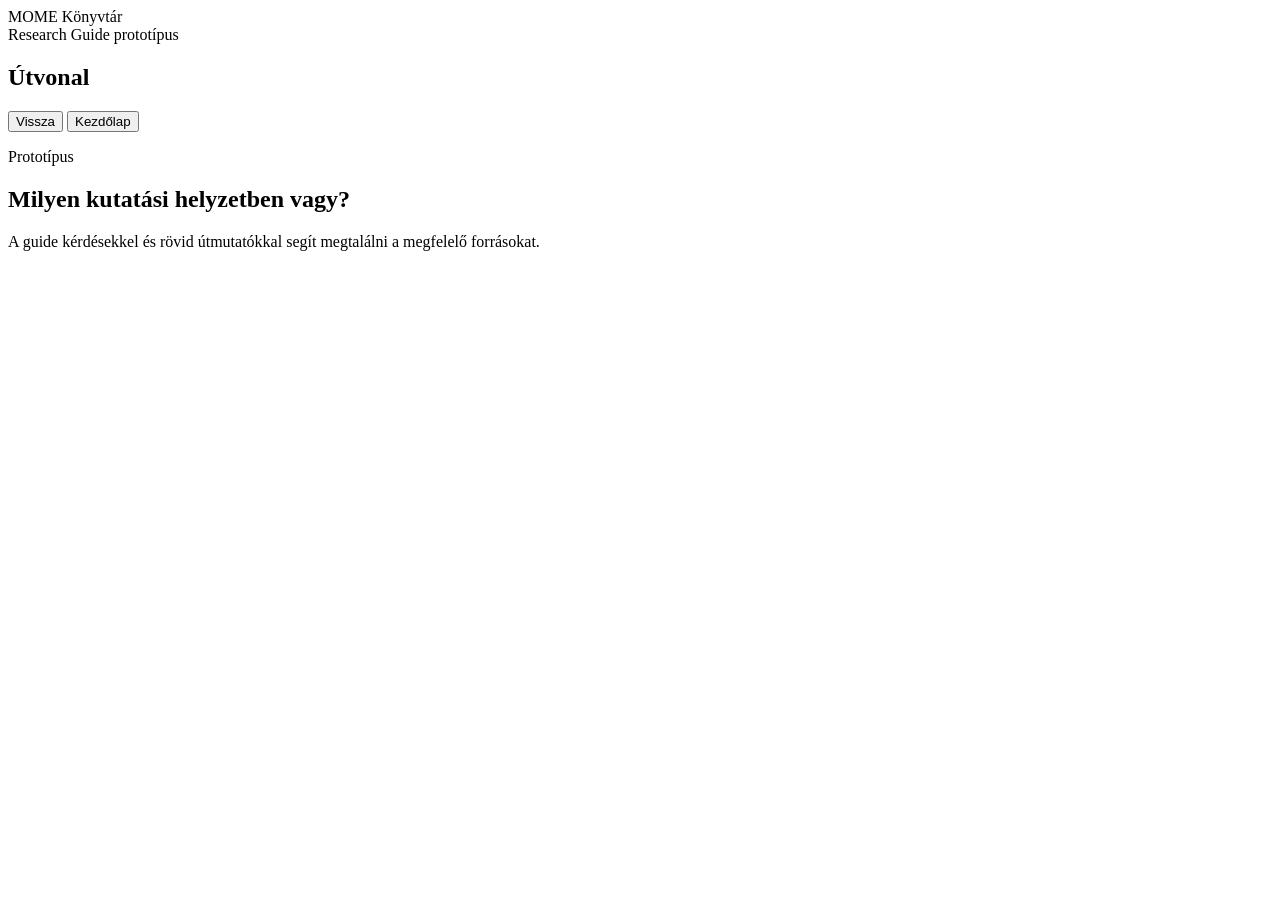
==== mome-research-guide/index.html @ 14977214 "Add initial MOME research guide prototype index" ====
<!DOCTYPE html>
<html lang="hu">
<head>
  <meta charset="UTF-8" />
  <meta name="viewport" content="width=device-width, initial-scale=1.0" />
  <title>MOME Könyvtár – Research Guide prototípus</title>
  <link rel="stylesheet" href="style.css" />
</head>
<body>
  <div class="site-shell">
    <header class="topbar">
      <div class="brand">MOME Könyvtár</div>
      <div class="subtitle">Research Guide prototípus</div>
    </header>

    <main class="layout">
      <aside class="sidebar">
        <div class="panel sticky-panel">
          <h2>Útvonal</h2>
          <nav id="breadcrumb" class="breadcrumb"></nav>
          <button id="backButton" class="ghost-button" type="button">Vissza</button>
          <button id="homeButton" class="ghost-button" type="button">Kezdőlap</button>
        </div>
      </aside>

      <section class="content">
        <div class="panel hero-panel">
          <p class="eyebrow">Prototípus</p>
          <h1 id="screenTitle">Milyen kutatási helyzetben vagy?</h1>
          <p id="screenDescription" class="lead">A guide kérdésekkel és rövid útmutatókkal segít megtalálni a megfelelő forrásokat.</p>
        </div>

        <div id="questionView" class="panel"></div>
        <div id="cardView" class="panel hidden"></div>
      </section>
    </main>
  </div>

  <script src="app.js"></script>
</body>
</html>
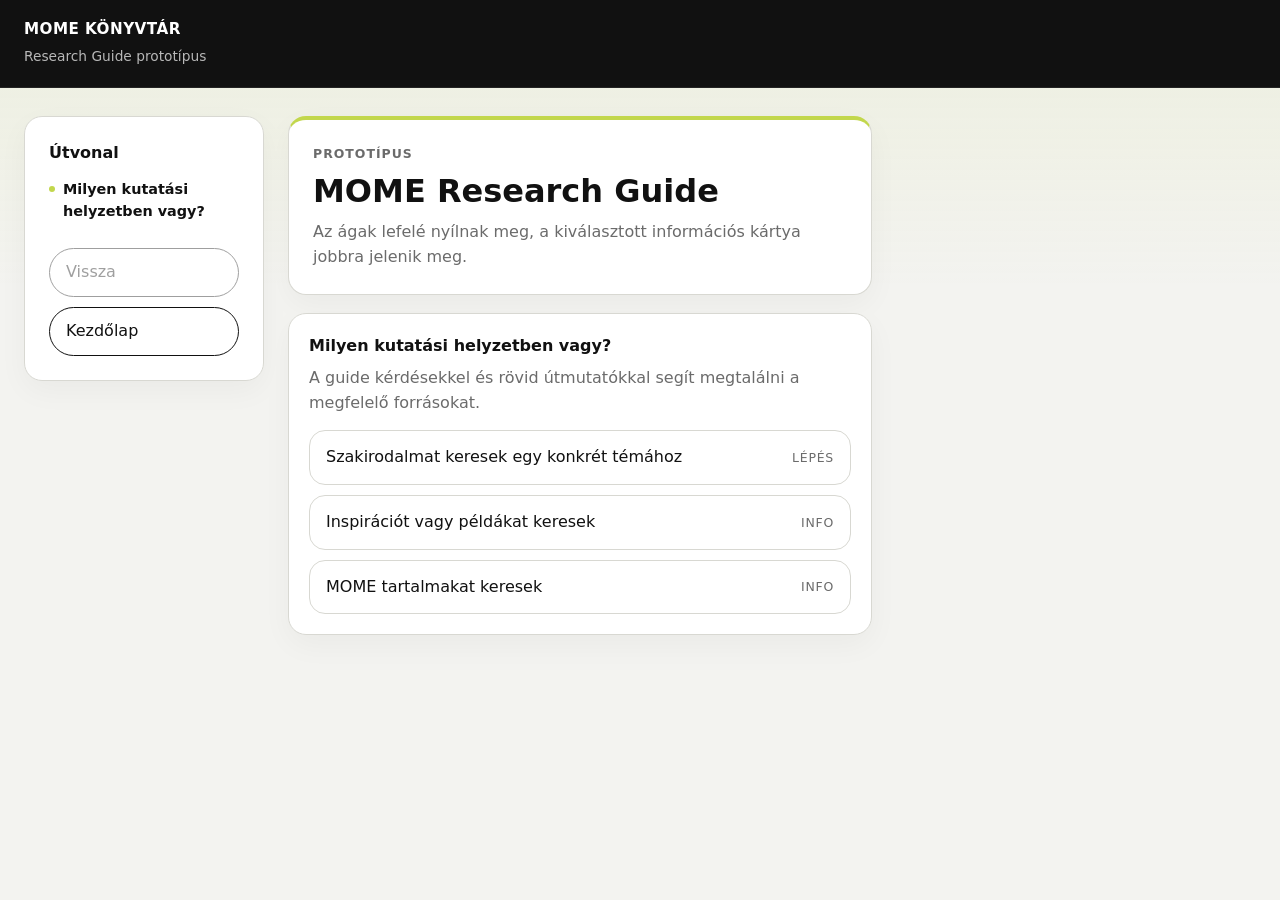
==== commit 43f8cbe5: "Restructure layout for tree navigation and side card panel" ====
--- a/mome-research-guide/index.html
+++ b/mome-research-guide/index.html
@@ -26,13 +26,16 @@
       <section class="content">
         <div class="panel hero-panel">
           <p class="eyebrow">Prototípus</p>
-          <h1 id="screenTitle">Milyen kutatási helyzetben vagy?</h1>
+          <h1 id="screenTitle">MOME Research Guide</h1>
           <p id="screenDescription" class="lead">A guide kérdésekkel és rövid útmutatókkal segít megtalálni a megfelelő forrásokat.</p>
         </div>
 
-        <div id="questionView" class="panel"></div>
+        <div id="questionView" class="tree-stage"></div>
+      </section>
+
+      <aside class="card-column">
         <div id="cardView" class="panel hidden"></div>
-      </section>
+      </aside>
     </main>
   </div>
 
--- a/mome-research-guide/style.css
+++ b/mome-research-guide/style.css
@@ -0,0 +1,235 @@
+:root {
+  --bg: #f3f3f0;
+  --surface: #ffffff;
+  --surface-muted: #fafaf7;
+  --text: #111111;
+  --muted: #6b6b6b;
+  --line: #d8d8d2;
+  --line-strong: #b7b7ae;
+  --accent: #C2D74C;
+  --accent-soft: #edf3cf;
+  --shadow: 0 10px 30px rgba(0, 0, 0, 0.04);
+  --radius: 18px;
+}
+
+* { box-sizing: border-box; }
+html { scroll-behavior: smooth; }
+
+body {
+  margin: 0;
+  background: var(--bg);
+  color: var(--text);
+  font-family: system-ui, -apple-system, BlinkMacSystemFont, "Segoe UI", Roboto, Helvetica, Arial, sans-serif;
+  line-height: 1.55;
+}
+
+body::before {
+  content: "";
+  position: fixed;
+  inset: 0;
+  background: linear-gradient(180deg, rgba(194, 215, 76, 0.11) 0%, rgba(243, 243, 240, 0) 32%);
+  pointer-events: none;
+}
+
+.site-shell { position: relative; min-height: 100vh; }
+
+.topbar {
+  background: #111;
+  color: #fff;
+  padding: 18px 24px 20px;
+  border-bottom: 1px solid rgba(255, 255, 255, 0.08);
+}
+
+.brand {
+  font-size: 0.95rem;
+  font-weight: 700;
+  letter-spacing: 0.03em;
+  text-transform: uppercase;
+}
+
+.subtitle {
+  margin-top: 4px;
+  font-size: 0.86rem;
+  color: rgba(255, 255, 255, 0.7);
+}
+
+.layout {
+  display: grid;
+  grid-template-columns: 240px minmax(0, 1fr) 360px;
+  gap: 24px;
+  max-width: 1400px;
+  margin: 0 auto;
+  padding: 28px 24px 56px;
+}
+
+.sidebar, .card-column { align-self: start; }
+.content { min-width: 0; }
+
+.panel {
+  background: var(--surface);
+  border: 1px solid var(--line);
+  border-radius: var(--radius);
+  padding: 24px;
+  box-shadow: var(--shadow);
+  margin-bottom: 18px;
+}
+
+.sticky-panel { position: sticky; top: 24px; }
+.hero-panel { border-top: 4px solid var(--accent); }
+
+.eyebrow {
+  margin: 0 0 10px;
+  font-size: 0.78rem;
+  font-weight: 700;
+  text-transform: uppercase;
+  letter-spacing: 0.08em;
+  color: var(--muted);
+}
+
+h1 { margin: 0 0 10px; font-size: clamp(1.75rem, 2.5vw, 2.5rem); line-height: 1.15; }
+h2 { margin: 0 0 12px; font-size: 1rem; }
+h3 { margin: 0 0 10px; font-size: 1rem; }
+.lead { margin: 0; max-width: 64ch; color: var(--muted); }
+
+button {
+  appearance: none;
+  border: 1px solid #111;
+  border-radius: 999px;
+  background: #fff;
+  color: #111;
+  padding: 11px 16px;
+  font: inherit;
+  cursor: pointer;
+  transition: background-color 0.15s ease, border-color 0.15s ease, transform 0.15s ease, opacity 0.15s ease;
+}
+
+button:hover { background: var(--accent); }
+button:disabled { opacity: 0.4; cursor: default; }
+button:disabled:hover { background: #fff; }
+
+.ghost-button {
+  width: 100%;
+  margin-top: 10px;
+  text-align: left;
+}
+
+.breadcrumb {
+  display: flex;
+  flex-direction: column;
+  gap: 8px;
+  margin-bottom: 16px;
+}
+
+.breadcrumb-item {
+  display: block;
+  font-size: 0.9rem;
+  color: var(--muted);
+  padding-left: 14px;
+  position: relative;
+}
+
+.breadcrumb-item::before {
+  content: "";
+  position: absolute;
+  left: 0;
+  top: 0.55em;
+  width: 6px;
+  height: 6px;
+  border-radius: 50%;
+  background: var(--line);
+}
+
+.breadcrumb-item.current { color: var(--text); font-weight: 600; }
+.breadcrumb-item.current::before { background: var(--accent); }
+
+#questionView { display: grid; gap: 18px; }
+
+.tree-node {
+  background: var(--surface);
+  border: 1px solid var(--line);
+  border-radius: 18px;
+  padding: 20px;
+  box-shadow: var(--shadow);
+  position: relative;
+}
+
+.tree-node + .tree-node::before {
+  content: "";
+  position: absolute;
+  left: 34px;
+  top: -20px;
+  width: 2px;
+  height: 20px;
+  background: var(--line-strong);
+}
+
+.tree-title { font-size: 1rem; margin-bottom: 8px; }
+.tree-description { margin: 0 0 14px; color: var(--muted); }
+.option-stack { display: grid; gap: 10px; }
+
+.option-button {
+  width: 100%;
+  text-align: left;
+  border-radius: 16px;
+  padding: 14px 16px;
+  background: #fff;
+  border: 1px solid var(--line);
+  display: flex;
+  justify-content: space-between;
+  align-items: center;
+  gap: 12px;
+}
+
+.option-button:hover {
+  background: var(--accent-soft);
+  border-color: #111;
+  transform: translateY(-1px);
+}
+
+.option-button.is-selected {
+  background: var(--accent-soft);
+  border-color: #111;
+  box-shadow: inset 0 0 0 1px #111;
+}
+
+.option-button.is-faded { opacity: 0.42; }
+
+.option-meta {
+  font-size: 0.78rem;
+  text-transform: uppercase;
+  letter-spacing: 0.06em;
+  color: var(--muted);
+}
+
+.card-column .panel { position: sticky; top: 24px; }
+.info-card-title { margin: 0 0 12px; font-size: 1.25rem; }
+.info-card-description { margin: 0 0 18px; color: var(--muted); }
+#cardView { display: grid; gap: 16px; }
+
+.card-section {
+  padding: 18px;
+  border: 1px solid var(--line);
+  border-radius: 16px;
+  background: var(--surface-muted);
+}
+
+.card-section ul { margin: 0; padding-left: 18px; }
+.card-section li + li { margin-top: 8px; }
+.hidden { display: none !important; }
+
+@media (max-width: 1100px) {
+  .layout { grid-template-columns: 220px minmax(0, 1fr); }
+  .card-column { grid-column: 2; }
+  .card-column .panel { position: static; }
+}
+
+@media (max-width: 860px) {
+  .layout { grid-template-columns: 1fr; }
+  .sticky-panel, .card-column .panel { position: static; }
+}
+
+@media (max-width: 640px) {
+  .layout { padding: 20px 16px 40px; }
+  .panel, .tree-node { padding: 18px; border-radius: 14px; }
+  .option-button { padding: 13px 14px; }
+}
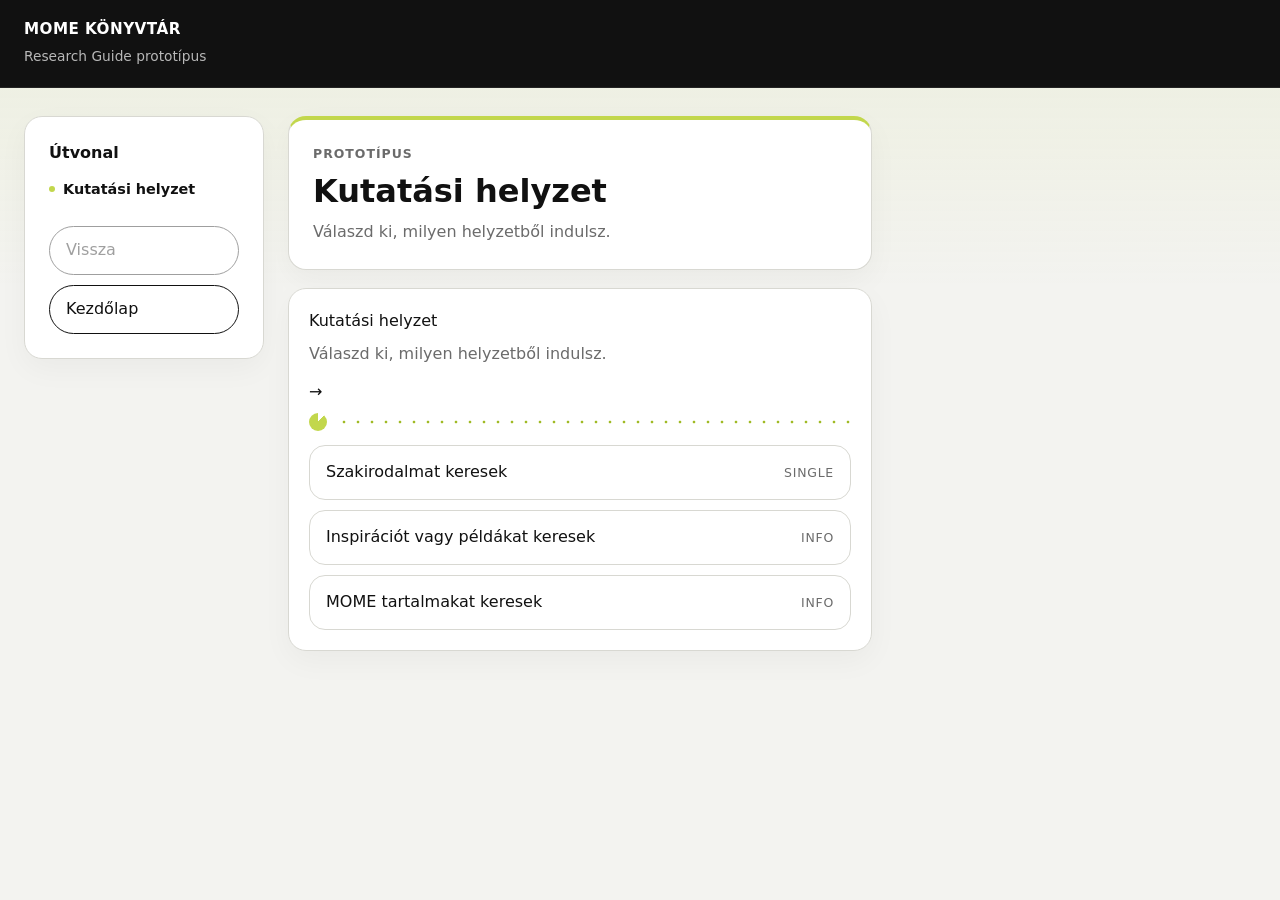
==== commit f0787e1c: "Add cache-busting query params for CSS and JS assets" ====
--- a/mome-research-guide/index.html
+++ b/mome-research-guide/index.html
@@ -4,7 +4,7 @@
   <meta charset="UTF-8" />
   <meta name="viewport" content="width=device-width, initial-scale=1.0" />
   <title>MOME Könyvtár – Research Guide prototípus</title>
-  <link rel="stylesheet" href="style.css" />
+  <link rel="stylesheet" href="style.css?v=20260420a" />
 </head>
 <body>
   <div class="site-shell">
@@ -39,6 +39,6 @@
     </main>
   </div>
 
-  <script src="app.js"></script>
+  <script src="app.js?v=20260420a"></script>
 </body>
 </html>
--- a/mome-research-guide/style.css
+++ b/mome-research-guide/style.css
@@ -91,6 +91,8 @@
 h3 { margin: 0 0 10px; font-size: 1rem; }
 .lead { margin: 0; max-width: 64ch; color: var(--muted); }
 
+a { color: inherit; text-decoration-thickness: 1px; }
+
 button {
   appearance: none;
   border: 1px solid #111;
@@ -166,6 +168,38 @@
 .tree-title { font-size: 1rem; margin-bottom: 8px; }
 .tree-description { margin: 0 0 14px; color: var(--muted); }
 .option-stack { display: grid; gap: 10px; }
+
+.option-stack.compact-inline {
+  display: flex;
+  flex-wrap: wrap;
+  gap: 10px;
+}
+
+.pacman-row {
+  display: flex;
+  align-items: center;
+  gap: 10px;
+  margin: 8px 0 14px;
+}
+
+.pacman {
+  width: 18px;
+  height: 18px;
+  border-radius: 50%;
+  background: conic-gradient(from 45deg, var(--accent) 0deg 315deg, transparent 315deg 360deg);
+  position: relative;
+  flex: 0 0 auto;
+}
+
+.pacman-dots {
+  flex: 1 1 auto;
+  height: 6px;
+  background-image: radial-gradient(circle, #9bb618 1.5px, transparent 1.6px);
+  background-size: 14px 6px;
+  background-repeat: repeat-x;
+  background-position: left center;
+  opacity: 0.95;
+}
 
 .option-button {
   width: 100%;
@@ -180,6 +214,19 @@
   gap: 12px;
 }
 
+.option-stack.compact-inline .option-button {
+  width: auto;
+  max-width: 100%;
+  flex: 0 0 auto;
+  padding: 9px 14px;
+  min-height: 0;
+  border-radius: 999px;
+}
+
+.option-stack.compact-inline .option-meta {
+  display: none;
+}
+
 .option-button:hover {
   background: var(--accent-soft);
   border-color: #111;
@@ -202,19 +249,151 @@
 }
 
 .card-column .panel { position: sticky; top: 24px; }
-.info-card-title { margin: 0 0 12px; font-size: 1.25rem; }
+#cardView { display: grid; gap: 16px; }
+
+.card-bundle {
+  display: grid;
+  gap: 16px;
+}
+
+.info-card {
+  border: 1px solid var(--line);
+  border-radius: 18px;
+  padding: 20px;
+  background: var(--surface);
+}
+
+.info-card-title { margin: 0 0 10px; font-size: 1.25rem; }
 .info-card-description { margin: 0 0 18px; color: var(--muted); }
-#cardView { display: grid; gap: 16px; }
 
 .card-section {
-  padding: 18px;
+  padding: 0;
+  border: 0;
+  border-radius: 0;
+  background: transparent;
+  margin-top: 18px;
+}
+
+.card-section h3 {
+  margin-bottom: 8px;
+}
+
+.card-section ul {
+  margin: 0;
+  padding-left: 18px;
+}
+
+.card-section li + li { margin-top: 8px; }
+
+.card-section.route-box {
+  padding: 14px 16px;
+  border: 2px solid #94b117;
+  border-radius: 16px;
+  background: linear-gradient(180deg, rgba(194, 215, 76, 0.18) 0%, rgba(194, 215, 76, 0.08) 100%);
+}
+
+.route-list,
+.route-children {
+  list-style: none;
+  padding-left: 0;
+}
+
+.route-item {
+  position: relative;
+  padding-left: 0;
+}
+
+.route-item + .route-item {
+  margin-top: 14px;
+}
+
+.route-item > span,
+.route-item > a {
+  display: inline-flex;
+  align-items: center;
+  gap: 8px;
+  font-weight: 700;
+  color: #111;
+  background: #cfe164;
+  border: 1px solid #94b117;
+  border-radius: 999px;
+  padding: 8px 12px;
+  text-decoration: none;
+}
+
+.route-item > span::before,
+.route-item > a::before {
+  content: "→";
+  font-weight: 700;
+  color: #577000;
+}
+
+.route-helper-box {
+  margin-top: 10px;
+  padding: 12px 14px;
+  border: 1px solid #d8e1b1;
+  border-radius: 14px;
+  background: rgba(237, 243, 207, 0.72);
+}
+
+.route-helper-head {
+  display: inline-flex;
+  align-items: center;
+  gap: 8px;
+  margin-bottom: 8px;
+  font-size: 0.85rem;
+  font-weight: 600;
+  color: var(--muted);
+}
+
+.route-helper-icon {
+  display: inline-flex;
+  align-items: center;
+  justify-content: center;
+  width: 18px;
+  height: 18px;
+  border-radius: 50%;
+  border: 1px solid #a8b67a;
+  font-size: 0.75rem;
+  line-height: 1;
+}
+
+.route-children {
+  margin-top: 0;
+}
+
+.route-child-item {
+  position: relative;
+  padding-left: 16px;
+  color: var(--muted);
+}
+
+.route-child-item::before {
+  content: "•";
+  position: absolute;
+  left: 0;
+  top: 0;
+  color: #7d9530;
+}
+
+.route-child-item + .route-child-item {
+  margin-top: 8px;
+}
+
+.card-section.boxed {
+  padding: 16px;
   border: 1px solid var(--line);
   border-radius: 16px;
   background: var(--surface-muted);
 }
 
-.card-section ul { margin: 0; padding-left: 18px; }
-.card-section li + li { margin-top: 8px; }
+.card-section.help-box {
+  padding: 16px;
+  border: 1px solid #b6c76b;
+  border-radius: 16px;
+  background: var(--accent-soft);
+}
+
 .hidden { display: none !important; }
 
 @media (max-width: 1100px) {
@@ -230,6 +409,11 @@
 
 @media (max-width: 640px) {
   .layout { padding: 20px 16px 40px; }
-  .panel, .tree-node { padding: 18px; border-radius: 14px; }
+  .panel, .tree-node, .info-card { padding: 18px; border-radius: 14px; }
   .option-button { padding: 13px 14px; }
-}
+  .option-stack.compact-inline .option-button { padding: 8px 12px; }
+  .card-section.boxed,
+  .card-section.help-box,
+  .card-section.route-box,
+  .route-helper-box { padding: 14px; }
+}
